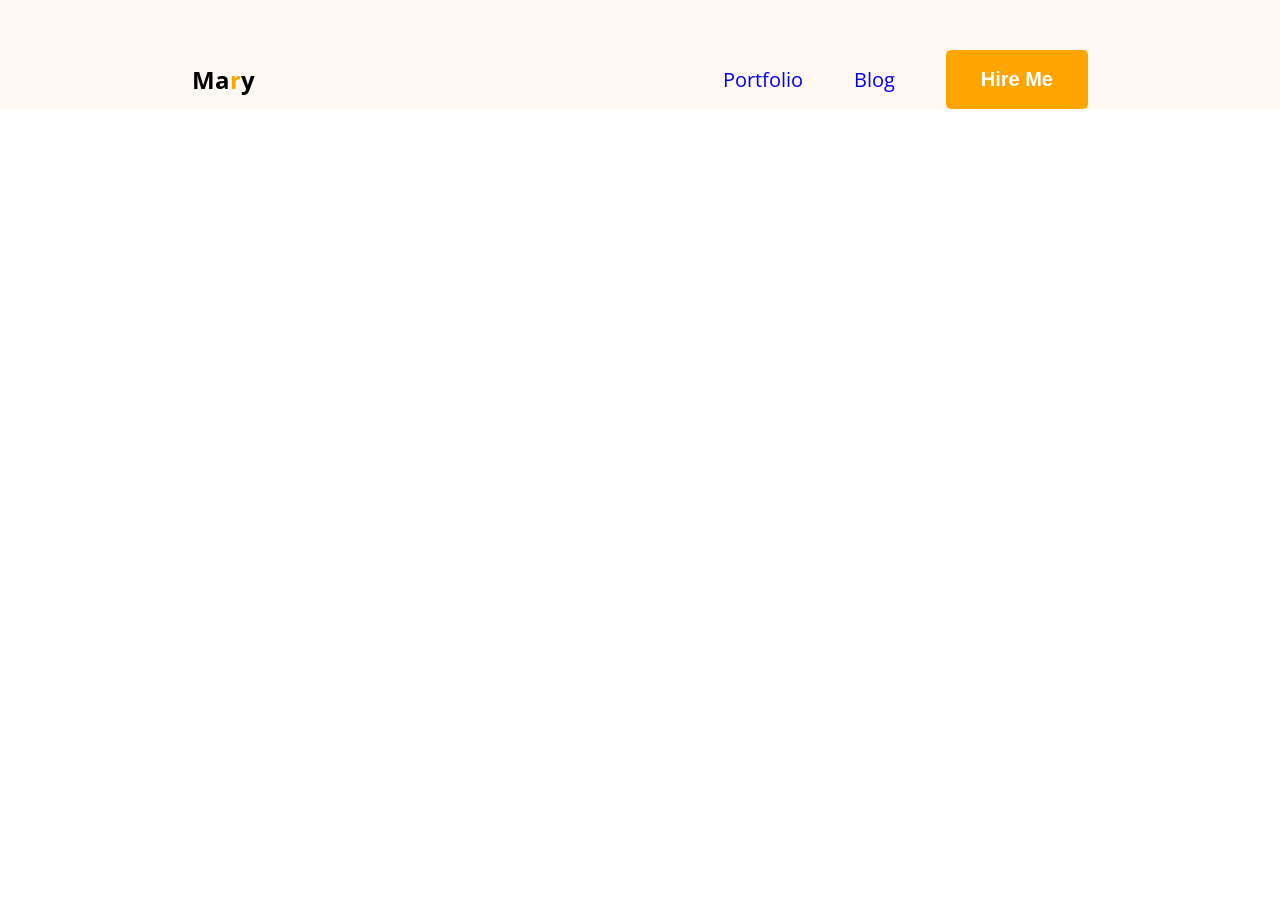
==== index.html @ 6fc8345d "add" ====
<!DOCTYPE html>
<html lang="en">
<head>
    <meta charset="UTF-8">
    <meta name="viewport" content="width=device-width, initial-scale=1.0">
    <title>Nafisha Nowshin Tisha Portfolio</title>
    <link rel="preconnect" href="https://fonts.googleapis.com">
<link rel="preconnect" href="https://fonts.gstatic.com" crossorigin>
<link href="https://fonts.googleapis.com/css2?family=Open+Sans:ital,wght@0,300..800;1,300..800&display=swap" rel="stylesheet">
 <link rel="stylesheet" href="style.css">
</head>
<body class="font-open-sans">
    <header>
        <nav>
            <div class="logo">
                <h2>Ma<span class="color-orange">r</span>y</h2>
                </div>
                <div>
                <ul class="menu">
                    <li><a href="portfolio.html">Portfolio</a></li>
                    <li><a href="blog.html">Blog</a></li>
                    <li><button class="btn">Hire Me</button></li>
                </ul>
            </div>
        </nav>
    </header>
</body>
</html>
---- style.css ----
*{
    margin:0;
    padding:0;
    box-sizing: border-box;

}

.font-open-sans {
  font-family: "Open Sans", sans-serif;
  font-optical-sizing: auto;
 
}

header{
    background-color: #FFF8F3;
    padding-top: 50px;
}
nav{
width:70%;
max-width: 1140px;
margin: 0px auto;
display: flex;
justify-content: space-between;
align-items: center;
}

.logo h1{
    font-size: 45px;
    font-weight: bolder;
}
.color-orange{
    color: orange;
}
nav .menu{
    display: flex;
    list-style-type: none;
    gap:51px;
    align-items: center;
}
.btn{
    background-color: orange;
    border: none;
    padding:18px 35px;
    border-radius: 5px;
    font-size: 20px;
    font-weight: bold;
    color:white;
}
nav .menu a{
    font-size: 20px;
    color:474747;
    text-decoration: none;
}
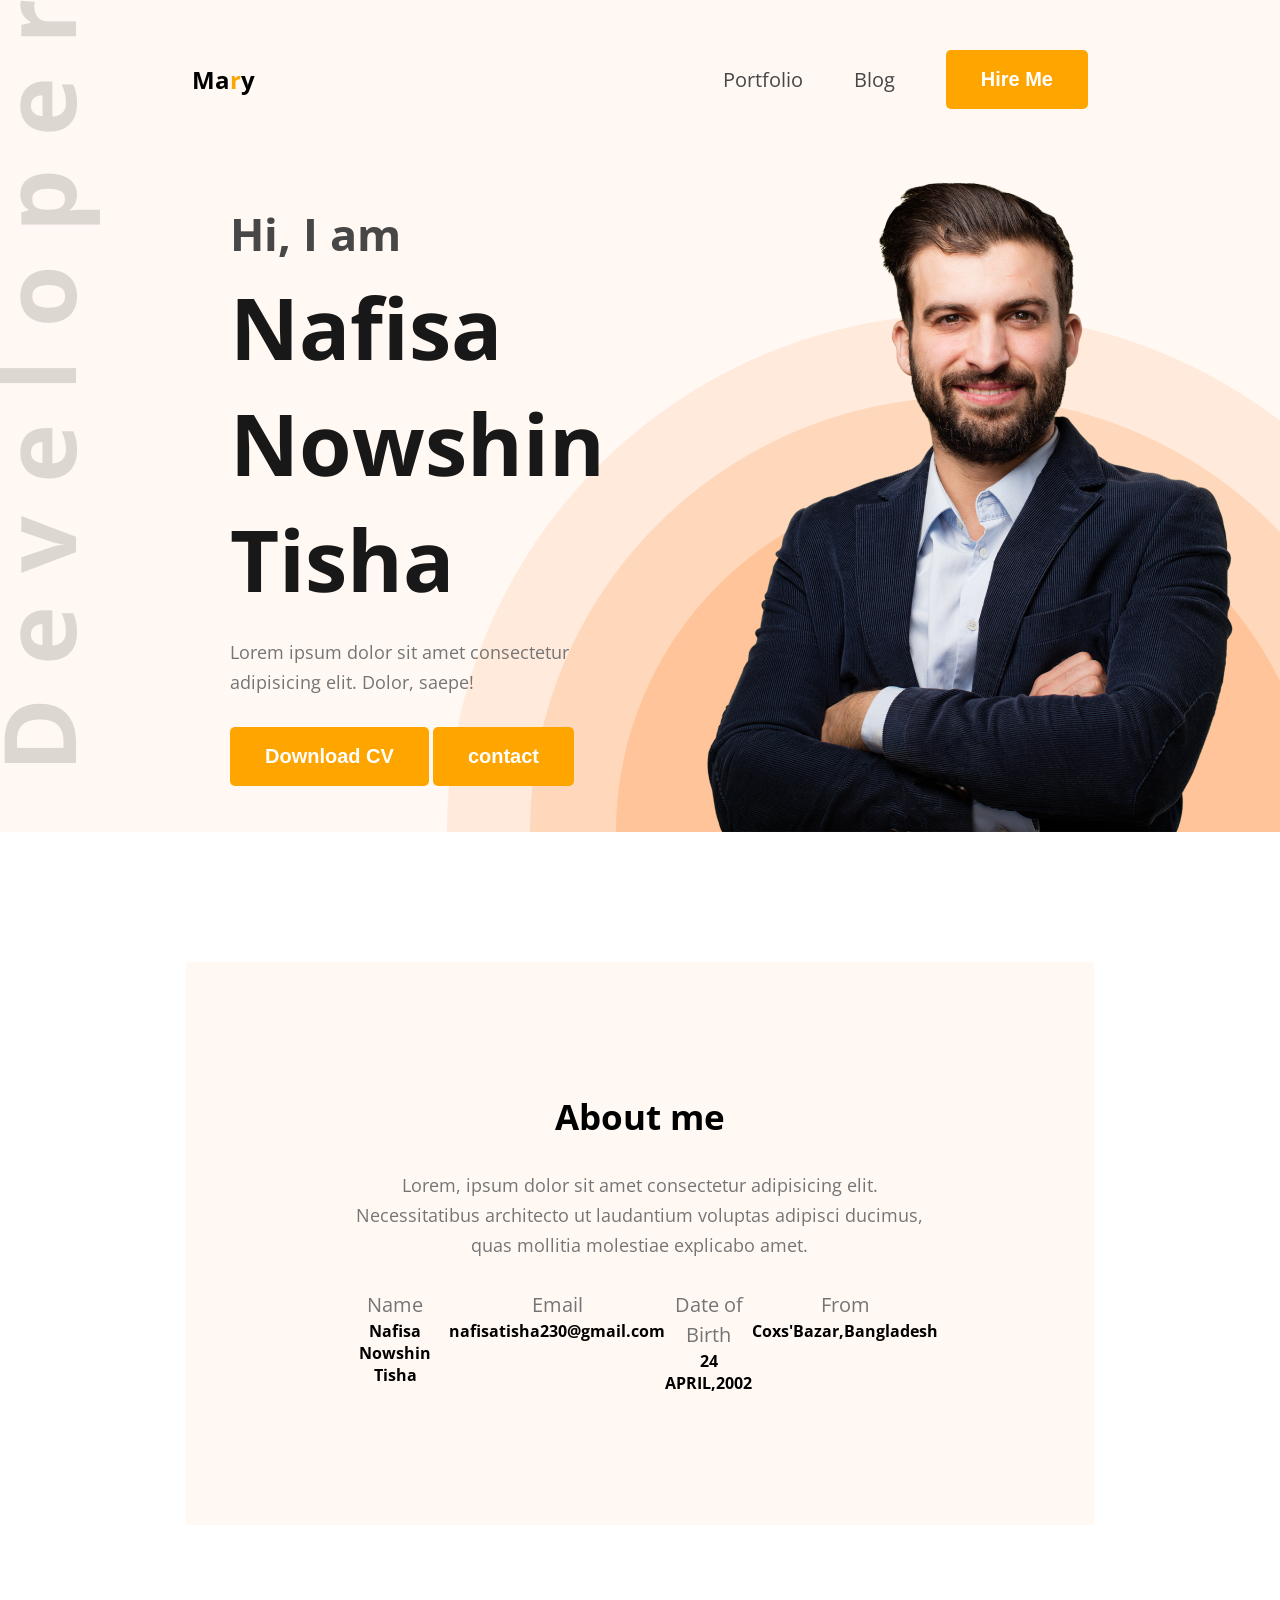
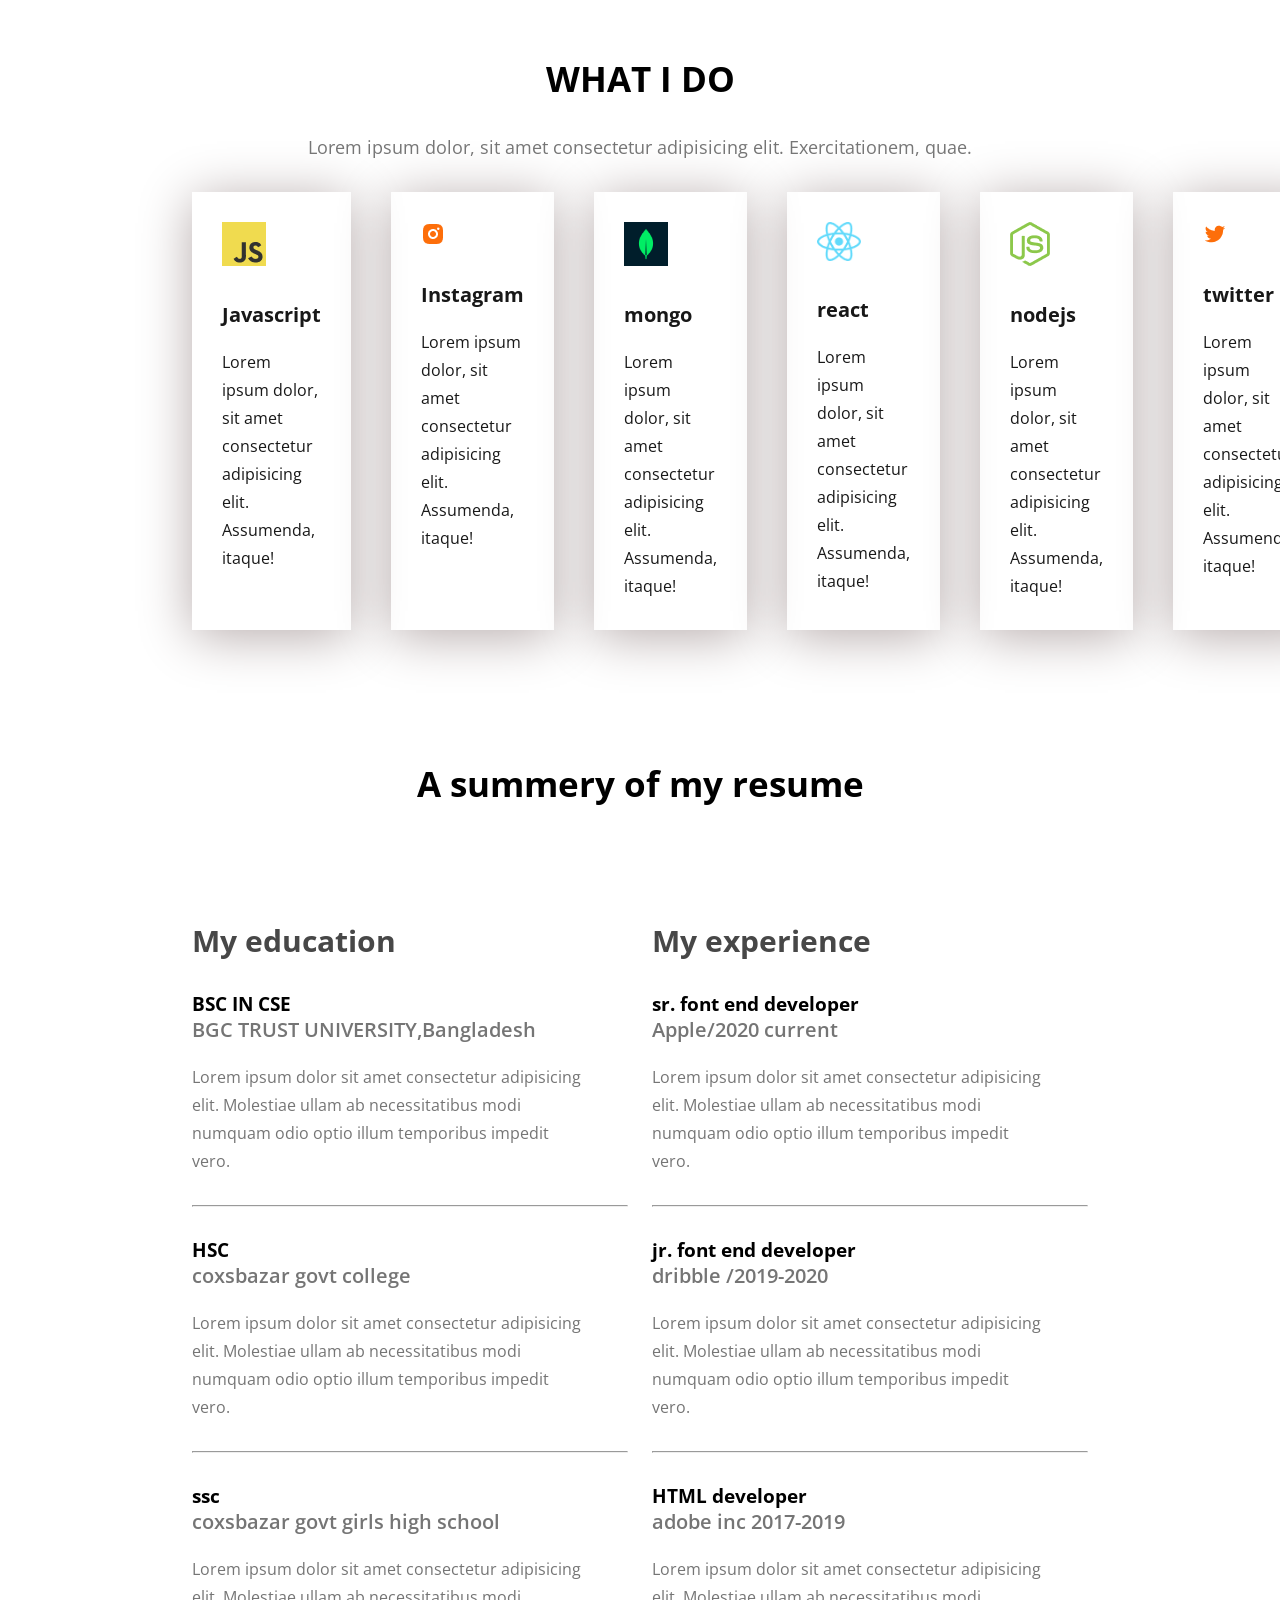
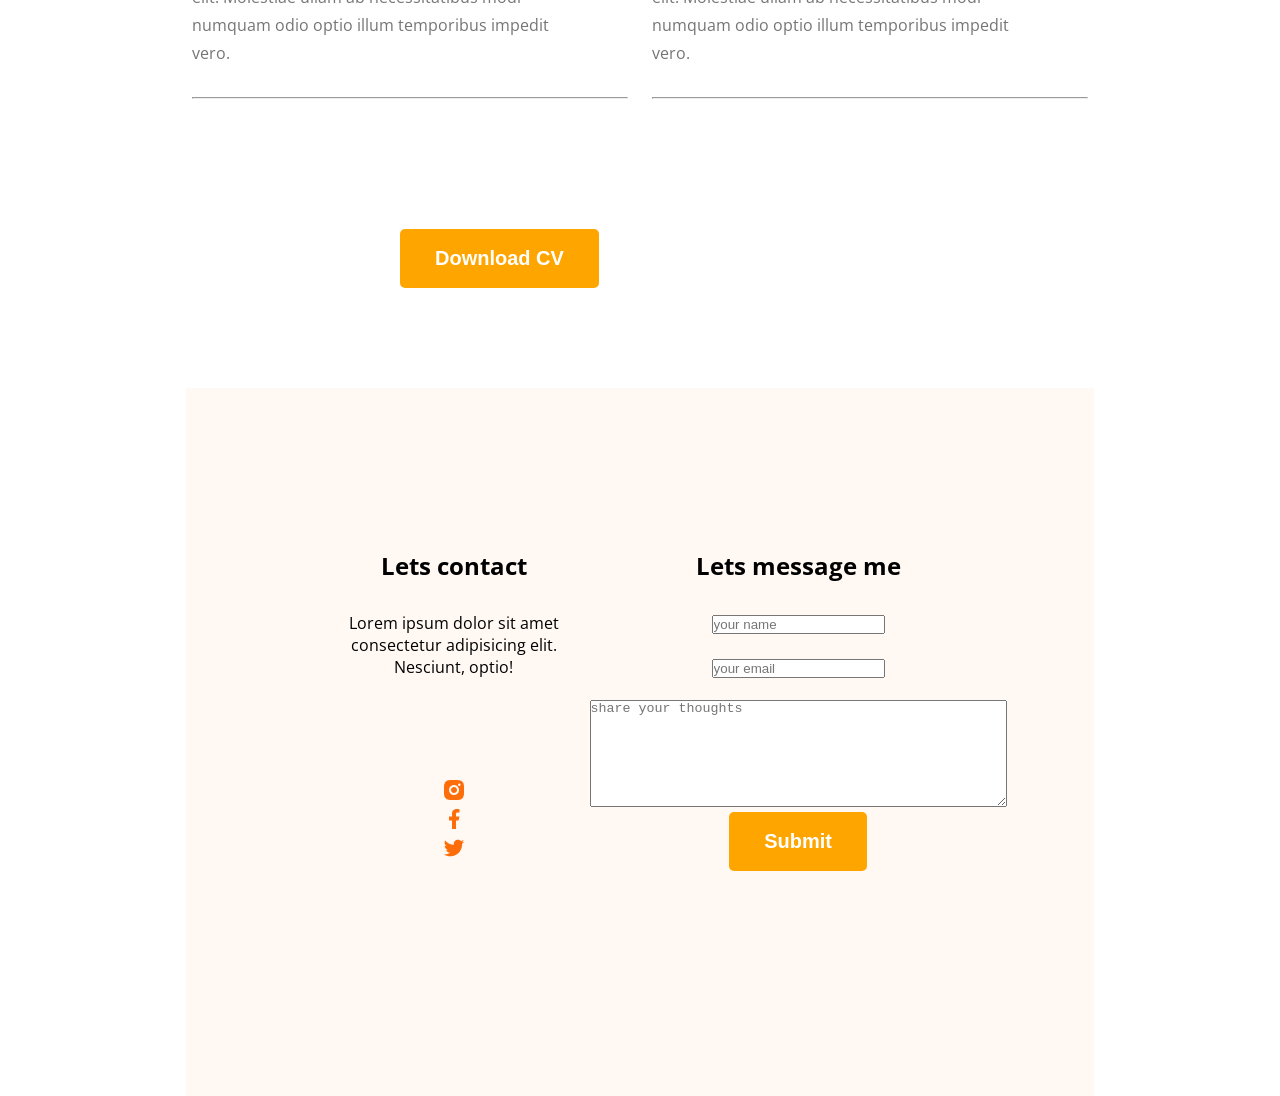
==== commit 68881df9: "add" ====
--- a/index.html
+++ b/index.html
@@ -23,6 +23,228 @@
                 </ul>
             </div>
         </nav>
+        <section id="banner">
+            <div class="banner-content">
+                <h2>Hi, I am</h2>
+                <h1>Nafisa Nowshin Tisha</h1>
+                <P>Lorem ipsum dolor sit amet consectetur adipisicing elit. Dolor, saepe!</P>
+                <div>
+                    <button class="btn">Download CV</button>
+                    <button class="btn">contact</button>
+                </div>
+
+            </div>
+<div class="banner-image">
+    <img src="images/hardy.png" alt="my photo">
+
+</div>
+        </section>
     </header>
+    <section id="about">
+        <div class="about-container">
+            <div class="section-heading">
+                <h2>About me</h2>
+                <p>Lorem, ipsum dolor sit amet consectetur adipisicing elit. Necessitatibus architecto ut laudantium voluptas adipisci ducimus, quas mollitia molestiae explicabo amet.
+                </p>
+
+            </div>
+            <div class="about-info">
+                <div class="info-card">
+<p>Name</p>
+<h4>Nafisa Nowshin Tisha</h4>
+
+                </div>
+
+                <div class="info-card">
+<p>Email</p>
+<h4>nafisatisha230@gmail.com</h4>
+
+                </div>
+                <div class="info-card">
+<p>Date of Birth</p>
+<h4>24 APRIL,2002</h4>
+
+                </div>
+                <div class="info-card">
+<p>From</p>
+<h4>Coxs'Bazar,Bangladesh</h4>
+
+            </div>
+        </div>
+
+
+    </section>
+
+<section id="skills">
+    <div class="skills-container">
+
+    <div class="section-heading">
+<h2>WHAT I DO</h2>
+<p>Lorem ipsum dolor, sit amet consectetur adipisicing elit. Exercitationem, quae.</p>
+    </div>
+
+
+<div class="skills-box">
+
+<div class="skill-card">
+    <img src="images/icons/js.png">
+    <h3>Javascript</h3>
+    <p>Lorem ipsum dolor, sit amet consectetur adipisicing elit. Assumenda, itaque!</p>
+</div>
+<div class="skill-card">
+    <img src="images/icons/insta.png">
+    <h3>Instagram</h3>
+    <p>Lorem ipsum dolor, sit amet consectetur adipisicing elit. Assumenda, itaque!</p>
+</div>
+<div class="skill-card">
+    <img src="images/icons/mongo.png">
+    <h3>mongo</h3>
+    <p>Lorem ipsum dolor, sit amet consectetur adipisicing elit. Assumenda, itaque!</p>
+</div>
+<div class="skill-card">
+    <img src="images/icons/react.png">
+    <h3>react</h3>
+    <p>Lorem ipsum dolor, sit amet consectetur adipisicing elit. Assumenda, itaque!</p>
+
+</div>
+<div class="skill-card">
+    <img src="images/icons/nodejs.png">
+    <h3>nodejs</h3>
+    <p>Lorem ipsum dolor, sit amet consectetur adipisicing elit. Assumenda, itaque!</p>
+    
+</div>
+<div class="skill-card">
+    <img src="images/icons/twitter.png">
+    <h3>twitter</h3>
+    <p>Lorem ipsum dolor, sit amet consectetur adipisicing elit. Assumenda, itaque!</p>
+    
+</div>
+<div class="skill-card">
+    <img src="images/icons/facebook.png">
+    <h3>facebook</h3>
+    <p>Lorem ipsum dolor, sit amet consectetur adipisicing elit. Assumenda, itaque!</p>
+    
+</div>
+</div>
+</div>
+</section>
+
+
+
+
+<section id="resume">
+
+<div class="section-heading">
+<h2>A summery of my resume</h2>
+</div>
+
+<div class="resume-container">
+    
+    <div class="education">
+        <h2 class="section-title">My education</h2>
+
+
+        <div class="resume-card">
+            <h3 class="card-title">BSC IN CSE</h3>
+            <h4 class="card-info">BGC TRUST UNIVERSITY,Bangladesh</h4>
+            <p class="card-text">Lorem ipsum dolor sit amet consectetur adipisicing elit. Molestiae ullam ab necessitatibus modi numquam odio optio illum temporibus impedit vero.</p>
+        </div>
+        <hr>
+
+   
+        <div class="resume-card">
+            <h3 class="card-title">HSC</h3>
+            <h4 class="card-info">coxsbazar govt college</h4>
+            <p class="card-text">Lorem ipsum dolor sit amet consectetur adipisicing elit. Molestiae ullam ab necessitatibus modi numquam odio optio illum temporibus impedit vero.</p>
+        </div>
+        <hr>
+
+        <div class="resume-card">
+            <h3 class="card-title">ssc</h3>
+            <h4 class="card-info">coxsbazar govt girls high school</h4>
+            <p class="card-text">Lorem ipsum dolor sit amet consectetur adipisicing elit. Molestiae ullam ab necessitatibus modi numquam odio optio illum temporibus impedit vero.</p>
+        </div>
+        <hr>
+    </div>
+
+ <div class="education">
+        <h2 class="section-title">My experience</h2>
+
+
+        <div class="resume-card">
+            <h3 class="card-title">sr. font end developer</h3>
+            <h4 class="card-info">Apple/2020 current</h4>
+            <p class="card-text">Lorem ipsum dolor sit amet consectetur adipisicing elit. Molestiae ullam ab necessitatibus modi numquam odio optio illum temporibus impedit vero.</p>
+        </div>
+        <hr>
+
+   
+        <div class="resume-card">
+            <h3 class="card-title">jr. font end developer</h3>
+            <h4 class="card-info">dribble /2019-2020</h4>
+            <p class="card-text">Lorem ipsum dolor sit amet consectetur adipisicing elit. Molestiae ullam ab necessitatibus modi numquam odio optio illum temporibus impedit vero.</p>
+        </div>
+        <hr>
+
+        <div class="resume-card">
+            <h3 class="card-title">HTML developer</h3>
+            <h4 class="card-info">adobe inc 2017-2019</h4>
+            <p class="card-text">Lorem ipsum dolor sit amet consectetur adipisicing elit. Molestiae ullam ab necessitatibus modi numquam odio optio illum temporibus impedit vero.</p>
+        </div>
+        <hr>
+    
+
+</div>
+</div>
+
+</section>
+
+<section id="div">
+   <button class="btn" >Download CV</button>
+</section>
+
+<footer>
+<section id="footer-container">
+<div class="social">
+<h1 class="h1">Lets contact</h1>
+<P class="p">Lorem ipsum dolor sit amet consectetur adipisicing elit. Nesciunt, optio!</P>
+
+<div class="icon">
+    <a href=""><img src="images/icons/insta.png"></a>
+     <a href=""><img src="images/icons/facebook.png"></a>
+      <a href=""><img src="images/icons/twitter.png"></a>
+</div>
+</div>
+
+<div class="form">
+<form>
+<h1 class="h1">Lets message me</h1>
+<input tyep="text" placeholder="your name">
+<br><br>
+<input tyep="email" placeholder="your email">
+<br><br>
+
+<textarea rows="7" cols="50" placeholder="share your thoughts">
+</textarea>
+<button class="btn">Submit</button>
+
+
+</form>
+
+
+</div>
+
+
+
+
+
+
+</section>
+
+
+
+</footer>
+
+
 </body>
 </html>
--- a/style.css
+++ b/style.css
@@ -13,6 +13,9 @@
 
 header{
     background-color: #FFF8F3;
+    background:url("images/developer.png"),url("images/header_bg.png"),#FFF8F3 ;
+    background-position:top left,bottom right;
+    background-repeat: no-repeat;
     padding-top: 50px;
 }
 nav{
@@ -45,9 +48,203 @@
     font-size: 20px;
     font-weight: bold;
     color:white;
-}
+    cursor: pointer;
+}
+.section-heading{
+    max-width: 827px;
+    text-align: center;
+    margin: 0 auto;
+}
+
+.section-heading h2{
+    font-size:35px ;
+    margin-bottom: 30px;
+
+}
+
+.section-heading p{
+    font-size:18px ;
+    margin-bottom: 30px;
+    line-height: 30px;
+    color:#757575;
+
+}
+
 nav .menu a{
     font-size: 20px;
-    color:474747;
+    color:#474747;
     text-decoration: none;
+}
+
+
+
+#banner{
+    margin:47px 38px 0 230px;
+    display: flex;
+    justify-content: center;
+    align-items: center;
+
+}
+
+#banner .banner-content{
+    max-width:585px;
+}
+
+
+#banner .banner-content h2{
+    font-size: 45px;
+    font-weight: 600px;
+    color: #474747;
+    margin-bottom: 5px;
+
+
+}
+#banner .banner-content h1{
+    font-size: 85px;
+    font-weight: 600px;
+    color: #181818;
+    margin-bottom: 20px;
+
+}
+#banner .banner-content p{
+    font-size: 18px;
+    color:#757575;
+    line-height:30px ;
+    margin-bottom: 30px;
+
+
+}
+#banner .banner-image img{
+max-width: 585px;
+vertical-align: middle;
+}
+#about , #skills,#resume {
+    padding-top: 130px;
+}
+#about .about-container{
+    width:71%;
+    max-width:1140px ;
+    margin:0 auto;
+    text-align: center;
+    background-color: #FFF8F3;
+    padding: 131pX 156px;
+}
+
+#about .about-container .about-info{
+   display: flex;
+   justify-content: space-around;
+}
+.about-info .info-card p{
+  font-size: 20px;
+    color:#757575;
+    line-height:30px ;
+
+
+}
+
+
+
+
+#skills .skills-container{
+    width:70%;
+    max-width: 1140px;
+    margin:0 auto;
+}
+
+#skills .skills-container .skills-box{
+    display: flex;
+    gap:40px;
+    
+}
+.skills-box .skill-card{
+    padding:30px;
+    max-width:267px;
+    box-shadow: 0 6px 50px 0 #b6abab;
+}
+ .skill-card img{
+    max-width:44px;
+    margin-bottom: 30px;
+ }
+.skill-card h3{
+    color:#181818;
+    font-size: 20px;
+    margin-bottom: 20px;
+}
+.skill-card p{
+    color:#181818;
+    font-size: 16px;
+    line-height: 28px;
+}
+
+#resume .resume-container{
+width:70%;
+max-width:1140px;
+margin:113px  auto 0;
+display:flex;
+gap:24px;
+}
+.resume-container .section-title{
+    color:#474747;
+    font-size:30px;
+    margin-bottom: 30px;
+}
+.resume-card{
+    max-width: 1140px;
+    margin-right:47px;
+
+}
+
+.resume-card .resume-title{
+    font-size:25px;
+    font-weight: bold;
+    margin-bottom: 10px;
+    color:#474747;
+}
+.resume-card .card-info{
+    font-size:20px;
+    font-weight:600;
+    margin-bottom: 20px;
+    color:#757575;
+}
+.resume-card .card-text{
+    font-size:16px;
+    line-height:28px;
+    color:#757575;
+}
+
+.resume-container hr{
+    margin:30px 0;
+}
+#footer-container{
+    
+    width:70%;
+max-width:1140px;
+margin:113px  auto 0;
+display:flex;
+gap:24px;
+}
+#footer-container{
+  width:71%;
+    max-width:1140px ;
+    margin:0 auto;
+    text-align: center;
+    background-color: #FFF8F3;
+    padding: 131pX 156px;
+}
+
+#footer-container .h1{
+padding:30px;
+}
+
+#footer-container .icon{
+    padding:100px;
+}
+
+#footer-container .form{
+    display: block;
+}
+
+#div .btn{
+    align-items: center;
+    margin:100px 440px 100px 400px;
 }
